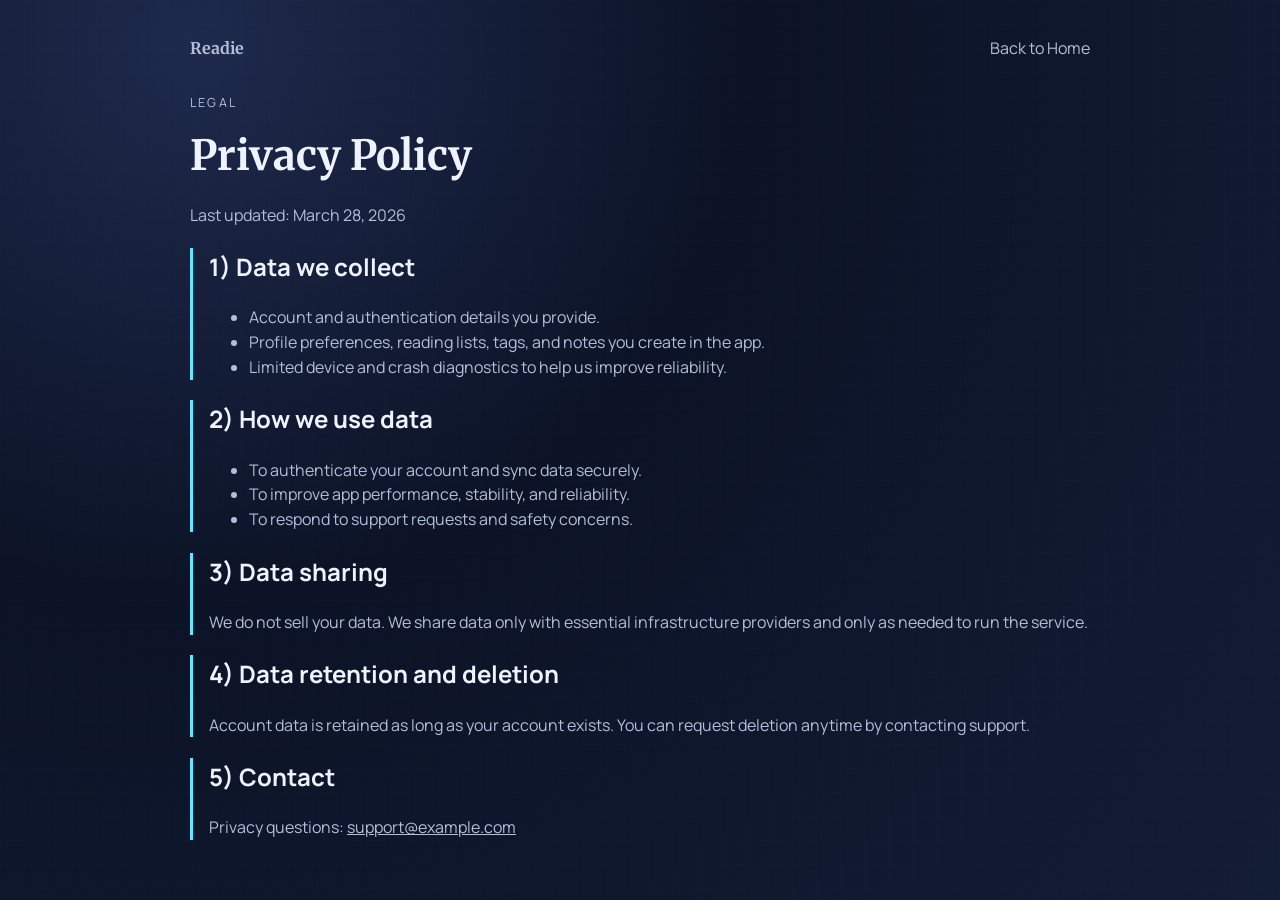
==== privacy.html @ 2f5374fc "page scaffold" ====
<!-- Summary: Public-facing privacy policy page required for Google Play App Content. -->
<!doctype html>
<html lang="en">
  <head>
    <meta charset="UTF-8" />
    <meta name="viewport" content="width=device-width, initial-scale=1" />
    <meta
      name="description"
      content="Readie privacy policy describing what data is collected, how it is used, and how users can contact support."
    />
    <title>Readie Privacy Policy</title>
    <link rel="preconnect" href="https://fonts.googleapis.com" />
    <link rel="preconnect" href="https://fonts.gstatic.com" crossorigin="anonymous" />
    <link
      href="https://fonts.googleapis.com/css2?family=Manrope:wght@400;600;700;800&family=Merriweather:wght@700&display=swap"
      rel="stylesheet"
    />
    <link rel="stylesheet" href="styles.css" />
  </head>
  <body>
    <div class="grain-layer" aria-hidden="true"></div>
    <main class="wrap policy-page">
      <nav class="top-nav" aria-label="Main navigation">
        <a class="brand-link" href="index.html">Readie</a>
        <a class="nav-link" href="index.html">Back to Home</a>
      </nav>

      <header>
        <p class="eyebrow">Legal</p>
        <h1>Privacy Policy</h1>
        <p>Last updated: March 28, 2026</p>
      </header>

      <section class="policy-block">
        <h2>1) Data we collect</h2>
        <ul>
          <li>Account and authentication details you provide.</li>
          <li>Profile preferences, reading lists, tags, and notes you create in the app.</li>
          <li>Limited device and crash diagnostics to help us improve reliability.</li>
        </ul>
      </section>

      <section class="policy-block">
        <h2>2) How we use data</h2>
        <ul>
          <li>To authenticate your account and sync data securely.</li>
          <li>To improve app performance, stability, and reliability.</li>
          <li>To respond to support requests and safety concerns.</li>
        </ul>
      </section>

      <section class="policy-block">
        <h2>3) Data sharing</h2>
        <p>We do not sell your data. We share data only with essential infrastructure providers and only as needed to run the service.</p>
      </section>

      <section class="policy-block">
        <h2>4) Data retention and deletion</h2>
        <p>Account data is retained as long as your account exists. You can request deletion anytime by contacting support.</p>
      </section>

      <section class="policy-block">
        <h2>5) Contact</h2>
        <p>
          Privacy questions: <a href="mailto:support@example.com">support@example.com</a>
        </p>
      </section>
    </main>
  </body>
</html>
---- styles.css ----
/* Summary: Shared visual style for Readie landing and privacy pages. */
:root {
  --bg: #0c1326;
  --bg-soft: #141d36;
  --text-main: #eff2ff;
  --text-muted: #b5bed8;
  --panel: rgba(255, 255, 255, 0.08);
  --border: rgba(255, 255, 255, 0.18);
  --accent: #64e6ff;
}

* {
  box-sizing: border-box;
}

html,
body {
  margin: 0;
  min-height: 100%;
}

body {
  font-family: "Manrope", "Segoe UI", sans-serif;
  color: var(--text-main);
  background: radial-gradient(circle at 15% 5%, #1e2a4d 0%, var(--bg) 40%, var(--bg-soft) 100%);
  line-height: 1.55;
  position: relative;
  overflow-x: hidden;
}

.grain-layer {
  position: fixed;
  inset: 0;
  background-image: linear-gradient(rgba(255, 255, 255, 0.04) 1px, transparent 1px),
    linear-gradient(90deg, rgba(255, 255, 255, 0.04) 1px, transparent 1px);
  background-size: 24px 24px;
  mix-blend-mode: soft-light;
  pointer-events: none;
  opacity: 0.35;
}

.wrap {
  width: min(900px, calc(100% - 2.5rem));
  margin: 0 auto;
}

.top-nav {
  display: flex;
  justify-content: space-between;
  align-items: center;
  padding: 1.75rem 0 1.25rem;
}

.brand {
  font-size: 1.5rem;
  font-family: "Merriweather", Georgia, serif;
  font-weight: 700;
}

.brand-link {
  color: var(--text-main);
  text-decoration: none;
  font-family: "Merriweather", Georgia, serif;
  font-weight: 700;
}

.nav-link,
.btn {
  text-decoration: none;
  color: var(--text-main);
}

.eyebrow {
  letter-spacing: 0.18em;
  text-transform: uppercase;
  color: var(--accent);
  font-size: 0.78rem;
  margin-bottom: 0.65rem;
}

.hero {
  padding: 1rem 0 2.5rem;
  animation: rise 0.55s ease;
}

h1 {
  font-family: "Merriweather", Georgia, serif;
  font-size: clamp(2rem, 6vw, 3.3rem);
  margin: 0 0 0.9rem;
}

.subhead {
  color: var(--text-muted);
  max-width: 58ch;
  margin-bottom: 1.7rem;
}

.cta-row {
  display: flex;
  gap: 0.8rem;
  flex-wrap: wrap;
}

.btn {
  padding: 0.72rem 1.15rem;
  border-radius: 999px;
  border: 1px solid var(--border);
  background: transparent;
  font-weight: 700;
}

.btn.primary {
  background: linear-gradient(135deg, #6ff7ff, #7a7cff);
  color: #0a0f20;
  border-color: transparent;
}

.btn.ghost:hover,
.btn.primary:hover {
  transform: translateY(-1px);
}

.grid {
  display: grid;
  gap: 1rem;
  grid-template-columns: repeat(3, minmax(0, 1fr));
}

.card {
  padding: 1rem 1rem 1.1rem;
  border: 1px solid var(--border);
  border-radius: 18px;
  background: var(--panel);
  backdrop-filter: blur(4px);
}

.card h2 {
  margin-top: 0.2rem;
  font-size: 1.1rem;
}

.card p {
  color: var(--text-muted);
}

.footer {
  margin-top: 3rem;
  padding-bottom: 2rem;
  color: var(--text-muted);
  display: flex;
  justify-content: space-between;
  gap: 1rem;
  flex-wrap: wrap;
}

.policy-page {
  padding-top: 0.5rem;
}

.policy-page h1 {
  font-size: clamp(1.8rem, 5vw, 2.6rem);
}

.policy-page p,
.policy-page li,
.policy-page a {
  color: var(--text-muted);
}

.policy-block {
  margin-bottom: 1.3rem;
  border-left: 3px solid var(--accent);
  padding-left: 1rem;
}

@media (max-width: 860px) {
  .grid {
    grid-template-columns: 1fr;
  }

  .wrap {
    width: min(700px, calc(100% - 1.7rem));
  }
}

@keyframes rise {
  from {
    opacity: 0;
    transform: translateY(18px);
  }
  to {
    opacity: 1;
    transform: translateY(0);
  }
}
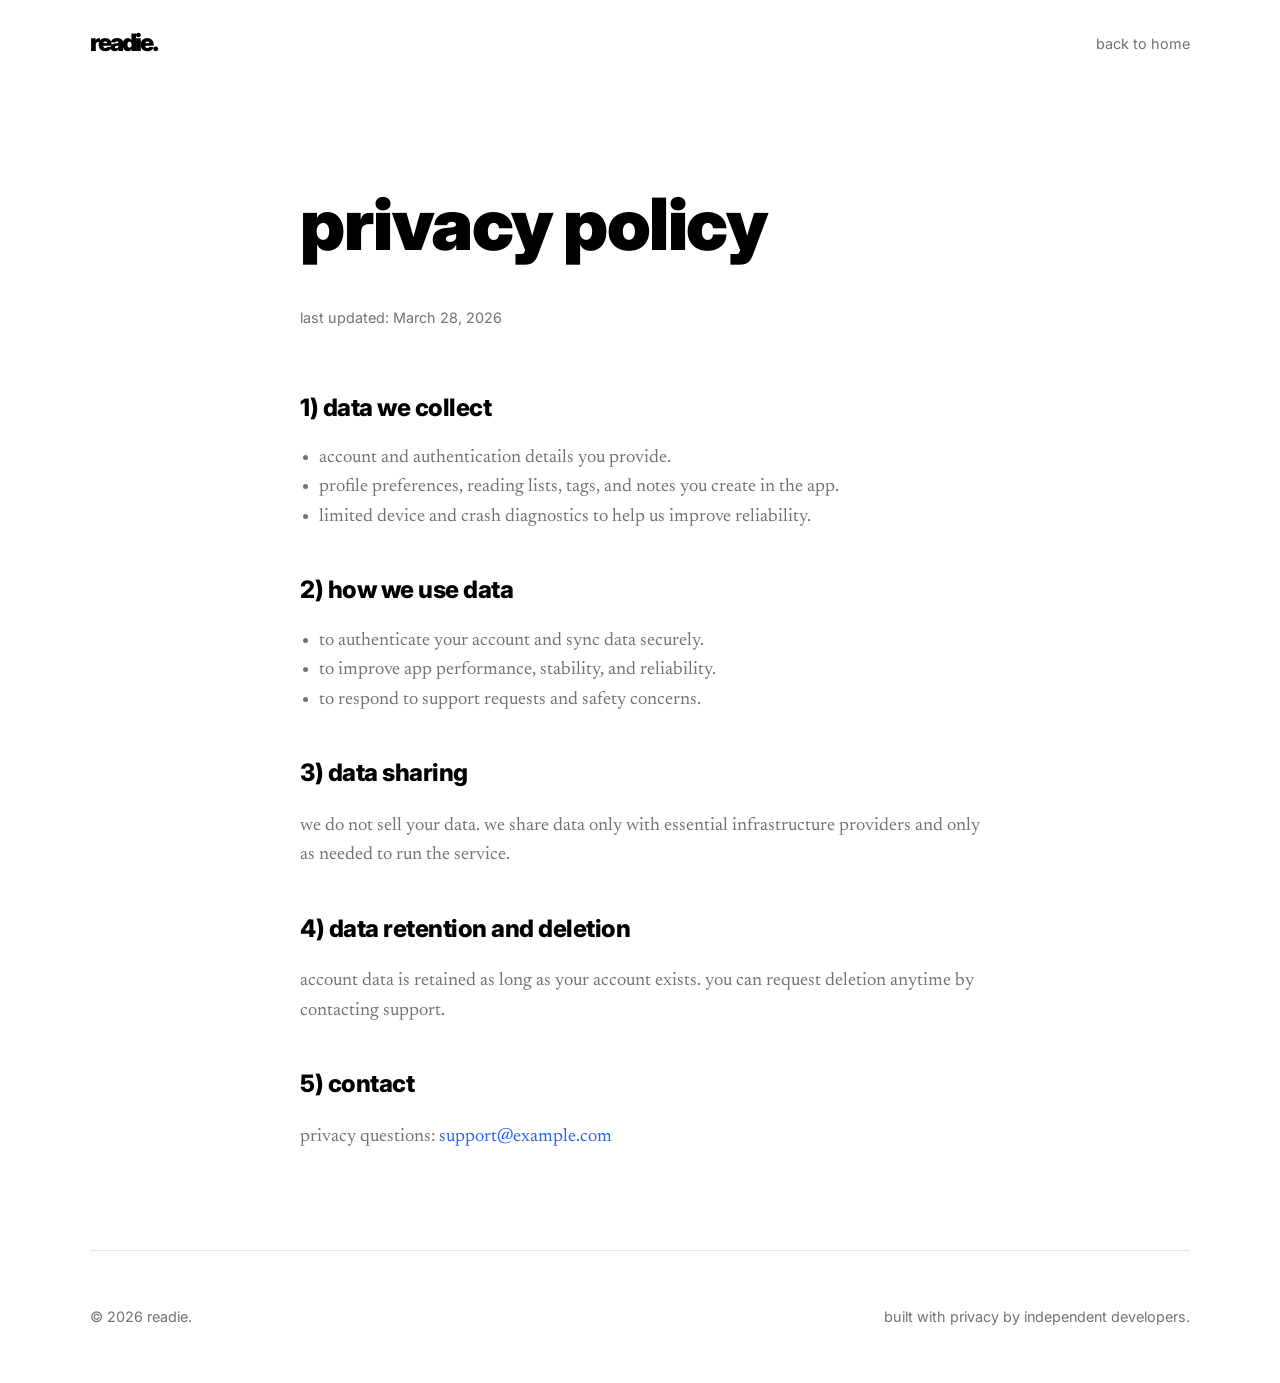
==== commit 7bc6f9bb: "refine style and add screen shot" ====
--- a/privacy.html
+++ b/privacy.html
@@ -1,4 +1,4 @@
-<!-- Summary: Public-facing privacy policy page required for Google Play App Content. -->
+<!-- Summary: Refined privacy policy page for Readie following the Readie Design System. -->
 <!doctype html>
 <html lang="en">
   <head>
@@ -8,63 +8,105 @@
       name="description"
       content="Readie privacy policy describing what data is collected, how it is used, and how users can contact support."
     />
-    <title>Readie Privacy Policy</title>
+    <title>privacy policy | readie.</title>
     <link rel="preconnect" href="https://fonts.googleapis.com" />
     <link rel="preconnect" href="https://fonts.gstatic.com" crossorigin="anonymous" />
     <link
-      href="https://fonts.googleapis.com/css2?family=Manrope:wght@400;600;700;800&family=Merriweather:wght@700&display=swap"
+      href="https://fonts.googleapis.com/css2?family=Inter:wght@400;600;700;800;900&family=Newsreader:ital,wght@0,400;0,500;0,600;0,700;1,400&display=swap"
       rel="stylesheet"
     />
     <link rel="stylesheet" href="styles.css" />
+    <style>
+      .policy-page {
+        max-width: 680px;
+        margin: 0 auto;
+        padding-bottom: var(--space-7xl);
+      }
+      .policy-block {
+        margin-top: var(--space-4xl);
+      }
+      .policy-block h2 {
+        font-size: 1.5rem;
+        font-weight: 800;
+        letter-spacing: -0.5px;
+        margin-bottom: 1rem;
+        text-transform: lowercase;
+      }
+      .policy-block p, .policy-block li {
+        font-family: "Newsreader", serif;
+        font-size: 1.15rem;
+        color: var(--text-muted);
+        line-height: 1.6;
+      }
+      .policy-block ul {
+        padding-left: 1.2rem;
+      }
+      header {
+        margin-bottom: var(--space-6xl);
+      }
+      header p {
+        color: var(--text-muted);
+        font-size: 0.9rem;
+      }
+    </style>
   </head>
   <body>
-    <div class="grain-layer" aria-hidden="true"></div>
-    <main class="wrap policy-page">
+    <main class="wrap">
       <nav class="top-nav" aria-label="Main navigation">
-        <a class="brand-link" href="index.html">Readie</a>
-        <a class="nav-link" href="index.html">Back to Home</a>
+        <a class="brand" href="index.html" style="text-decoration: none; color: inherit;">readie.</a>
+        <a class="nav-link" href="index.html">back to home</a>
       </nav>
 
-      <header>
-        <p class="eyebrow">Legal</p>
-        <h1>Privacy Policy</h1>
-        <p>Last updated: March 28, 2026</p>
-      </header>
+      <div class="policy-page">
+        <header>
+          <h1>privacy policy</h1>
+          <p>last updated: March 28, 2026</p>
+        </header>
 
-      <section class="policy-block">
-        <h2>1) Data we collect</h2>
-        <ul>
-          <li>Account and authentication details you provide.</li>
-          <li>Profile preferences, reading lists, tags, and notes you create in the app.</li>
-          <li>Limited device and crash diagnostics to help us improve reliability.</li>
-        </ul>
-      </section>
+        <section class="policy-block">
+          <h2>1) data we collect</h2>
+          <ul>
+            <li>account and authentication details you provide.</li>
+            <li>profile preferences, reading lists, tags, and notes you create in the app.</li>
+            <li>limited device and crash diagnostics to help us improve reliability.</li>
+          </ul>
+        </section>
 
-      <section class="policy-block">
-        <h2>2) How we use data</h2>
-        <ul>
-          <li>To authenticate your account and sync data securely.</li>
-          <li>To improve app performance, stability, and reliability.</li>
-          <li>To respond to support requests and safety concerns.</li>
-        </ul>
-      </section>
+        <section class="policy-block">
+          <h2>2) how we use data</h2>
+          <ul>
+            <li>to authenticate your account and sync data securely.</li>
+            <li>to improve app performance, stability, and reliability.</li>
+            <li>to respond to support requests and safety concerns.</li>
+          </ul>
+        </section>
 
-      <section class="policy-block">
-        <h2>3) Data sharing</h2>
-        <p>We do not sell your data. We share data only with essential infrastructure providers and only as needed to run the service.</p>
-      </section>
+        <section class="policy-block">
+          <h2>3) data sharing</h2>
+          <p>we do not sell your data. we share data only with essential infrastructure providers and only as needed to run the service.</p>
+        </section>
 
-      <section class="policy-block">
-        <h2>4) Data retention and deletion</h2>
-        <p>Account data is retained as long as your account exists. You can request deletion anytime by contacting support.</p>
-      </section>
+        <section class="policy-block">
+          <h2>4) data retention and deletion</h2>
+          <p>account data is retained as long as your account exists. you can request deletion anytime by contacting support.</p>
+        </section>
 
-      <section class="policy-block">
-        <h2>5) Contact</h2>
-        <p>
-          Privacy questions: <a href="mailto:support@example.com">support@example.com</a>
-        </p>
-      </section>
+        <section class="policy-block">
+          <h2>5) contact</h2>
+          <p>
+            privacy questions: <a href="mailto:support@example.com" style="color: var(--accent); text-decoration: none;">support@example.com</a>
+          </p>
+        </section>
+      </div>
     </main>
+
+    <footer class="wrap">
+      <p id="year-footer"></p>
+      <p>built with privacy by independent developers.</p>
+    </footer>
+
+    <script>
+      document.getElementById('year-footer').textContent = `© ${new Date().getFullYear()} readie.`;
+    </script>
   </body>
 </html>
--- a/styles.css
+++ b/styles.css
@@ -1,195 +1,216 @@
-/* Summary: Shared visual style for Readie landing and privacy pages. */
+/* Summary: Refined minimalist design for Readie landing page following the Readie Design System. */
 :root {
-  --bg: #0c1326;
-  --bg-soft: #141d36;
-  --text-main: #eff2ff;
-  --text-muted: #b5bed8;
-  --panel: rgba(255, 255, 255, 0.08);
-  --border: rgba(255, 255, 255, 0.18);
-  --accent: #64e6ff;
+  --bg: #ffffff;
+  --bg-soft: #f9fafb;
+  --text-main: #000000;
+  --text-muted: #71717a;
+  --accent: #2563eb; /* Electric Blue */
+  --border: #e4e4e7;
+  --surface: #f4f4f5;
+  
+  /* Spacing tokens */
+  --space-2xl: 24px;
+  --space-4xl: 40px;
+  --space-6xl: 60px;
+  --space-7xl: 80px;
 }
 
 * {
   box-sizing: border-box;
-}
-
-html,
-body {
+  -webkit-font-smoothing: antialiased;
+}
+
+html, body {
   margin: 0;
   min-height: 100%;
 }
 
 body {
-  font-family: "Manrope", "Segoe UI", sans-serif;
+  font-family: "Inter", -apple-system, sans-serif;
   color: var(--text-main);
-  background: radial-gradient(circle at 15% 5%, #1e2a4d 0%, var(--bg) 40%, var(--bg-soft) 100%);
-  line-height: 1.55;
-  position: relative;
+  background-color: var(--bg);
+  line-height: 1.6;
   overflow-x: hidden;
 }
 
-.grain-layer {
-  position: fixed;
-  inset: 0;
-  background-image: linear-gradient(rgba(255, 255, 255, 0.04) 1px, transparent 1px),
-    linear-gradient(90deg, rgba(255, 255, 255, 0.04) 1px, transparent 1px);
-  background-size: 24px 24px;
-  mix-blend-mode: soft-light;
-  pointer-events: none;
-  opacity: 0.35;
-}
-
 .wrap {
-  width: min(900px, calc(100% - 2.5rem));
+  width: min(1100px, calc(100% - 3rem));
   margin: 0 auto;
 }
 
+/* Header & Nav */
 .top-nav {
   display: flex;
   justify-content: space-between;
   align-items: center;
-  padding: 1.75rem 0 1.25rem;
+  padding: var(--space-2xl) 0;
+  margin-bottom: var(--space-7xl);
 }
 
 .brand {
   font-size: 1.5rem;
-  font-family: "Merriweather", Georgia, serif;
-  font-weight: 700;
-}
-
-.brand-link {
+  font-weight: 900;
+  letter-spacing: -2.0px; /* tightest token from skill */
+  text-transform: lowercase;
+}
+
+.nav-link {
+  text-decoration: none;
+  color: var(--text-muted);
+  font-size: 0.9rem;
+  transition: color 0.2s;
+}
+
+.nav-link:hover {
   color: var(--text-main);
+}
+
+/* Hero Section */
+.hero {
+  text-align: center;
+  margin-bottom: var(--space-7xl);
+}
+
+h1 {
+  font-size: clamp(2.5rem, 8vw, 4.5rem);
+  font-weight: 900;
+  letter-spacing: -1.5px;
+  margin: 0 0 var(--space-2xl);
+  text-transform: lowercase;
+}
+
+.subhead {
+  font-family: "Newsreader", serif;
+  font-size: clamp(1.2rem, 3vw, 1.5rem);
+  color: var(--text-muted);
+  max-width: 600px;
+  margin: 0 auto var(--space-4xl);
+  line-height: 1.5;
+}
+
+/* CTA */
+.cta-row {
+  display: flex;
+  justify-content: center;
+  gap: 1rem;
+}
+
+.btn {
+  padding: 0.8rem 1.8rem;
+  border-radius: 999px;
   text-decoration: none;
-  font-family: "Merriweather", Georgia, serif;
-  font-weight: 700;
-}
-
-.nav-link,
-.btn {
-  text-decoration: none;
+  font-weight: 600;
+  font-size: 0.95rem;
+  transition: all 0.2s;
+}
+
+.btn.primary {
+  background-color: var(--text-main);
+  color: var(--bg);
+}
+
+.btn.primary:hover {
+  opacity: 0.85;
+}
+
+.btn.ghost {
+  border: 1px solid var(--border);
   color: var(--text-main);
 }
 
-.eyebrow {
-  letter-spacing: 0.18em;
-  text-transform: uppercase;
-  color: var(--accent);
-  font-size: 0.78rem;
-  margin-bottom: 0.65rem;
-}
-
-.hero {
-  padding: 1rem 0 2.5rem;
-  animation: rise 0.55s ease;
-}
-
-h1 {
-  font-family: "Merriweather", Georgia, serif;
-  font-size: clamp(2rem, 6vw, 3.3rem);
-  margin: 0 0 0.9rem;
-}
-
-.subhead {
-  color: var(--text-muted);
-  max-width: 58ch;
-  margin-bottom: 1.7rem;
-}
-
-.cta-row {
-  display: flex;
-  gap: 0.8rem;
-  flex-wrap: wrap;
-}
-
-.btn {
-  padding: 0.72rem 1.15rem;
-  border-radius: 999px;
-  border: 1px solid var(--border);
-  background: transparent;
-  font-weight: 700;
-}
-
-.btn.primary {
-  background: linear-gradient(135deg, #6ff7ff, #7a7cff);
-  color: #0a0f20;
-  border-color: transparent;
-}
-
-.btn.ghost:hover,
-.btn.primary:hover {
-  transform: translateY(-1px);
-}
-
-.grid {
+.btn.ghost:hover {
+  background-color: var(--surface);
+}
+
+/* Feature Showcase */
+.showcase {
+  margin-top: var(--space-7xl);
+  display: flex;
+  flex-direction: column;
+  gap: var(--space-7xl);
+}
+
+.feature-item {
   display: grid;
-  gap: 1rem;
-  grid-template-columns: repeat(3, minmax(0, 1fr));
-}
-
-.card {
-  padding: 1rem 1rem 1.1rem;
-  border: 1px solid var(--border);
-  border-radius: 18px;
-  background: var(--panel);
-  backdrop-filter: blur(4px);
-}
-
-.card h2 {
-  margin-top: 0.2rem;
-  font-size: 1.1rem;
-}
-
-.card p {
-  color: var(--text-muted);
-}
-
-.footer {
-  margin-top: 3rem;
-  padding-bottom: 2rem;
-  color: var(--text-muted);
+  grid-template-columns: 1fr 1fr;
+  align-items: center;
+  gap: var(--space-4xl);
+}
+
+.feature-item:nth-child(even) {
+  direction: rtl;
+}
+
+.feature-item:nth-child(even) .feature-text {
+  direction: ltr;
+}
+
+.feature-text {
+  max-width: 440px;
+}
+
+.feature-text h2 {
+  font-size: 2.2rem;
+  font-weight: 900;
+  letter-spacing: -1.0px;
+  margin-bottom: 1rem;
+  text-transform: lowercase;
+}
+
+.feature-text p {
+  font-family: "Newsreader", serif;
+  font-size: 1.25rem;
+  color: var(--text-muted);
+  line-height: 1.6;
+}
+
+.feature-image-container {
+  background-color: var(--bg-soft);
+  padding: var(--space-4xl);
+  border-radius: 32px;
+  display: flex;
+  justify-content: center;
+  align-items: center;
+}
+
+.feature-image {
+  max-width: 100%;
+  height: auto;
+  border-radius: 20px;
+  box-shadow: 0 20px 40px rgba(0,0,0,0.08);
+}
+
+/* Responsive */
+@media (max-width: 768px) {
+  .feature-item {
+    grid-template-columns: 1fr;
+    text-align: center;
+  }
+  
+  .feature-item:nth-child(even) {
+    direction: ltr;
+  }
+  
+  .feature-text {
+    margin: 0 auto;
+  }
+  
+  h1 {
+    font-size: 2.5rem;
+  }
+  
+  .top-nav {
+    margin-bottom: var(--space-4xl);
+  }
+}
+
+/* Footer */
+footer {
+  margin-top: var(--space-7xl);
+  padding: var(--space-4xl) 0;
+  border-top: 1px solid var(--border);
   display: flex;
   justify-content: space-between;
-  gap: 1rem;
-  flex-wrap: wrap;
-}
-
-.policy-page {
-  padding-top: 0.5rem;
-}
-
-.policy-page h1 {
-  font-size: clamp(1.8rem, 5vw, 2.6rem);
-}
-
-.policy-page p,
-.policy-page li,
-.policy-page a {
-  color: var(--text-muted);
-}
-
-.policy-block {
-  margin-bottom: 1.3rem;
-  border-left: 3px solid var(--accent);
-  padding-left: 1rem;
-}
-
-@media (max-width: 860px) {
-  .grid {
-    grid-template-columns: 1fr;
-  }
-
-  .wrap {
-    width: min(700px, calc(100% - 1.7rem));
-  }
-}
-
-@keyframes rise {
-  from {
-    opacity: 0;
-    transform: translateY(18px);
-  }
-  to {
-    opacity: 1;
-    transform: translateY(0);
-  }
-}
+  color: var(--text-muted);
+  font-size: 0.9rem;
+}
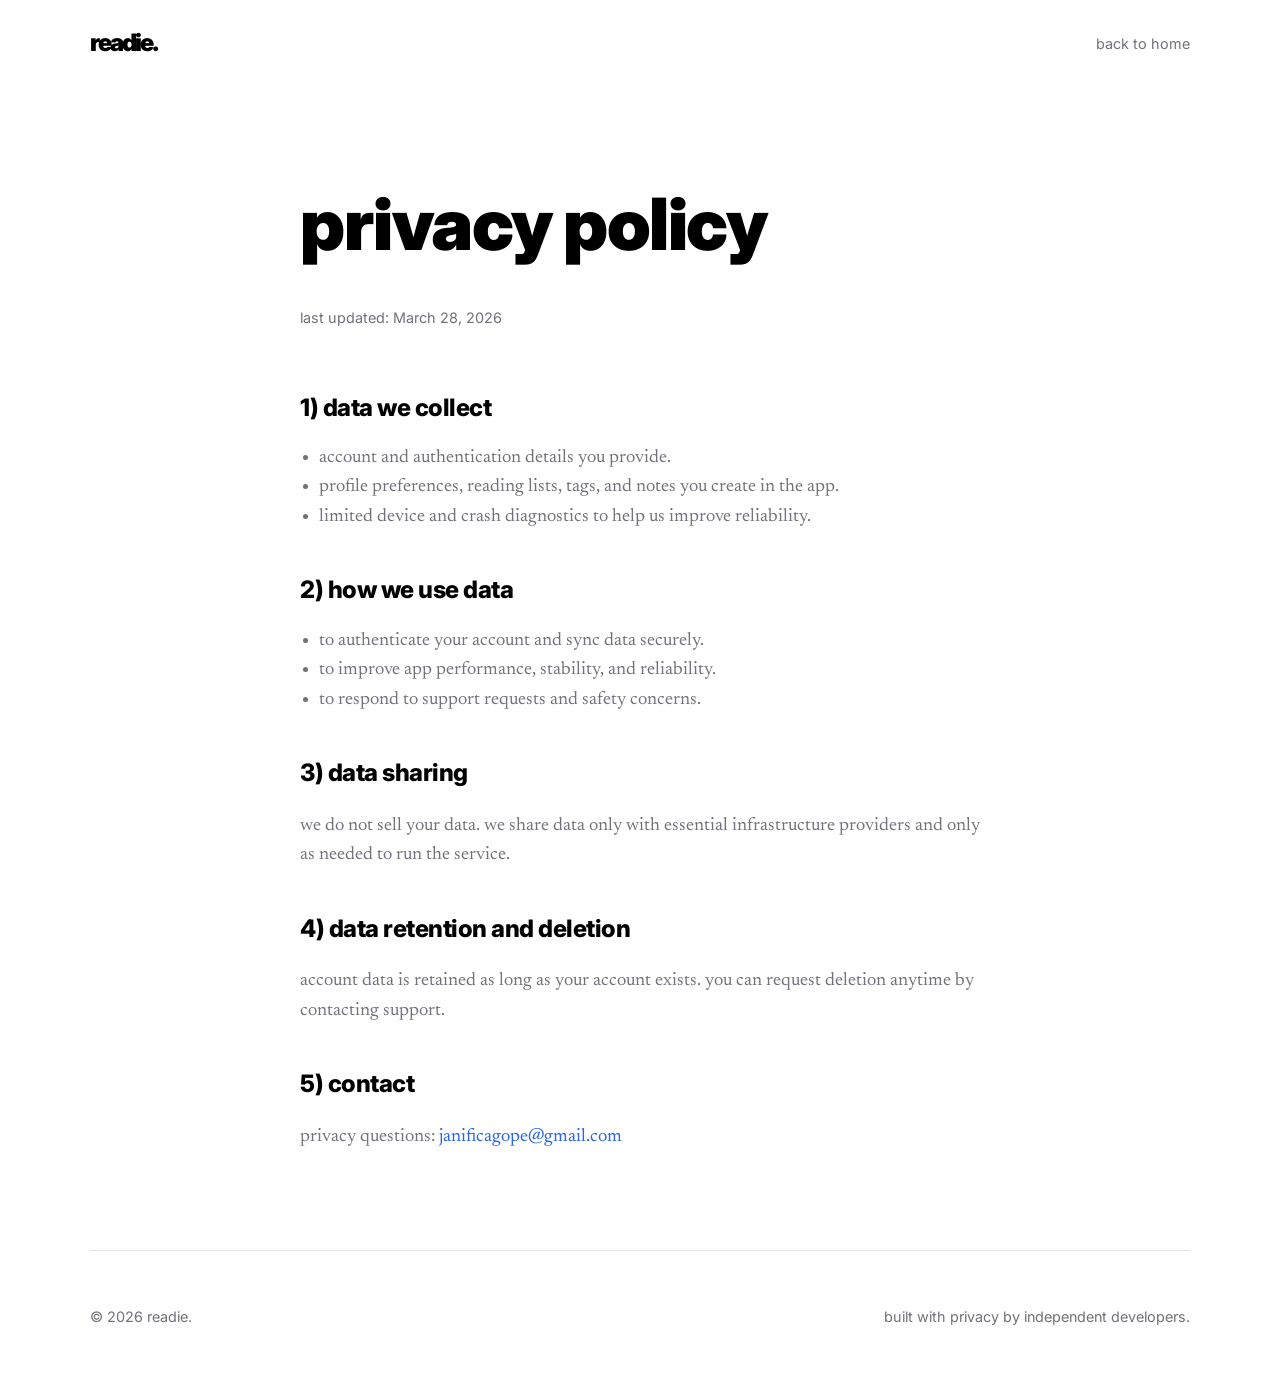
==== commit be38c3a1: "Update support email and change CTA to beta request for closed testing stage Made-with: Cursor" ====
--- a/privacy.html
+++ b/privacy.html
@@ -94,7 +94,7 @@
         <section class="policy-block">
           <h2>5) contact</h2>
           <p>
-            privacy questions: <a href="mailto:support@example.com" style="color: var(--accent); text-decoration: none;">support@example.com</a>
+            privacy questions: <a href="mailto:janificagope@gmail.com" style="color: var(--accent); text-decoration: none;">janificagope@gmail.com</a>
           </p>
         </section>
       </div>
--- a/styles.css
+++ b/styles.css
@@ -162,12 +162,22 @@
   font-size: 1.25rem;
   color: var(--text-muted);
   line-height: 1.6;
+  position: relative;
+  padding-left: 1.5rem;
+}
+
+.feature-text p::before {
+  content: "";
+  position: absolute;
+  left: 0;
+  top: 0.65em;
+  width: 8px;
+  height: 8px;
+  background-color: var(--accent);
+  border-radius: 50%;
 }
 
 .feature-image-container {
-  background-color: var(--bg-soft);
-  padding: var(--space-4xl);
-  border-radius: 32px;
   display: flex;
   justify-content: center;
   align-items: center;
@@ -177,7 +187,6 @@
   max-width: 100%;
   height: auto;
   border-radius: 20px;
-  box-shadow: 0 20px 40px rgba(0,0,0,0.08);
 }
 
 /* Responsive */
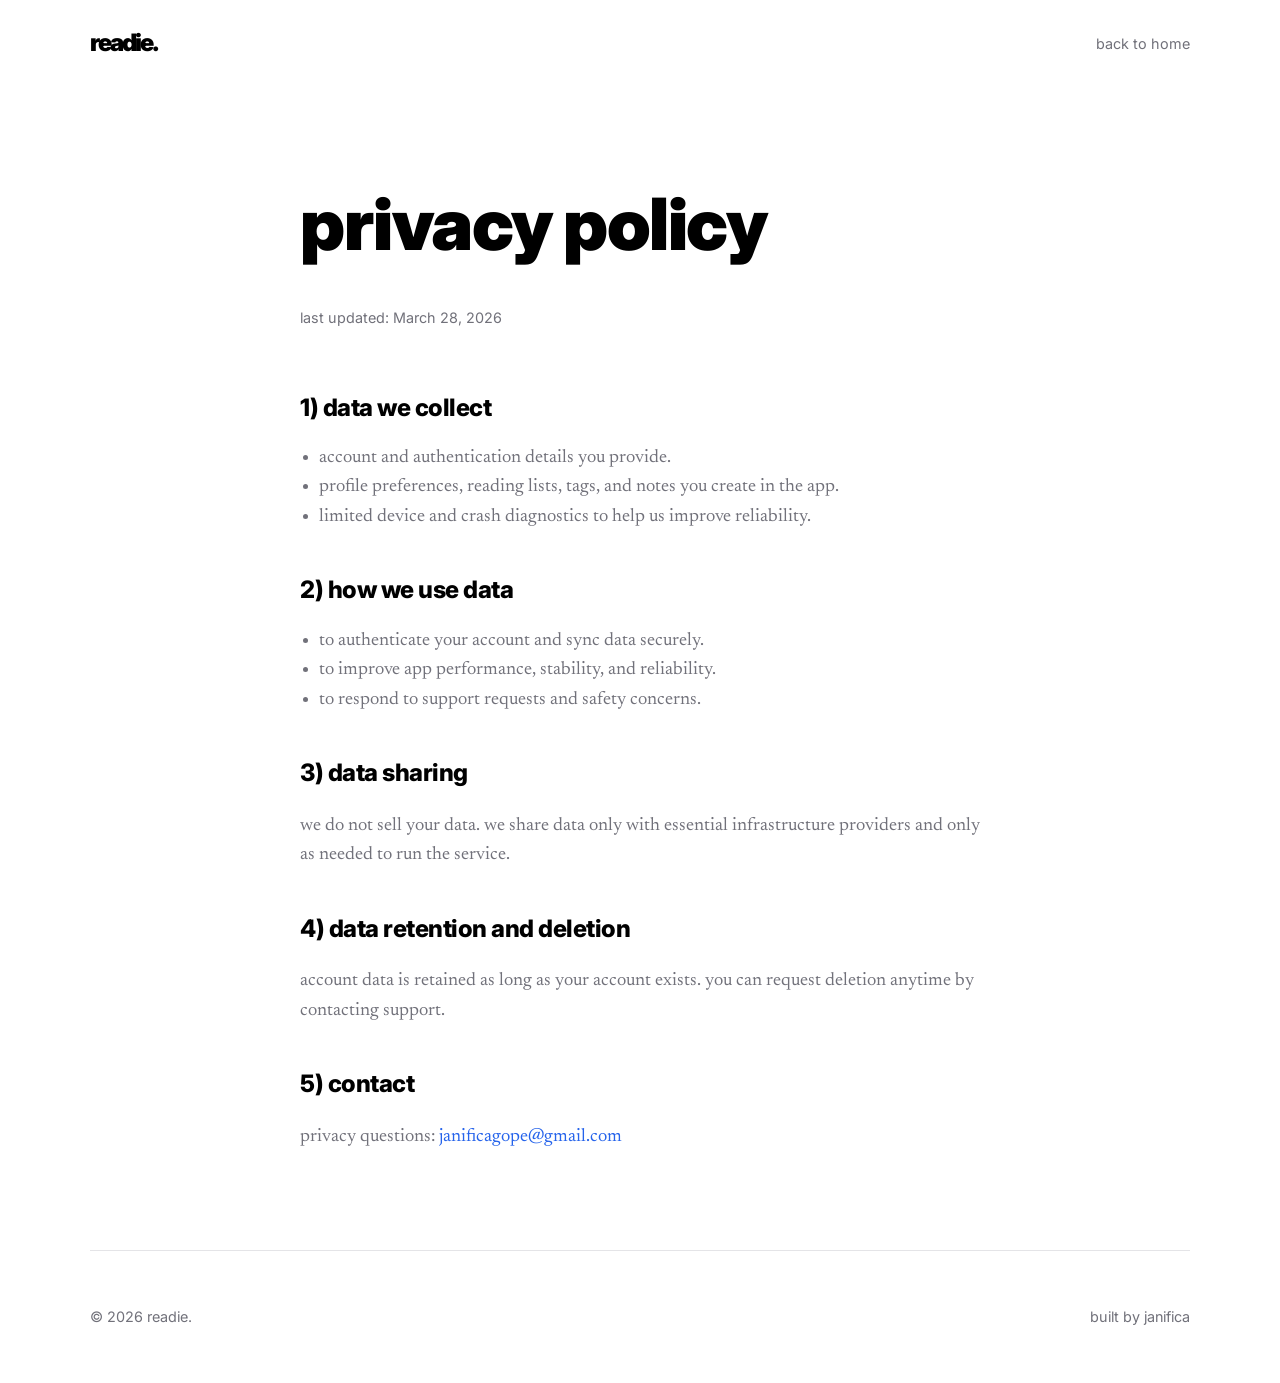
==== commit f31a642f: "Revert scroll snapping, remove secondary CTA, and update footer attribution Made-with: Cursor" ====
--- a/privacy.html
+++ b/privacy.html
@@ -102,7 +102,7 @@
 
     <footer class="wrap">
       <p id="year-footer"></p>
-      <p>built with privacy by independent developers.</p>
+      <p>built by janifica</p>
     </footer>
 
     <script>
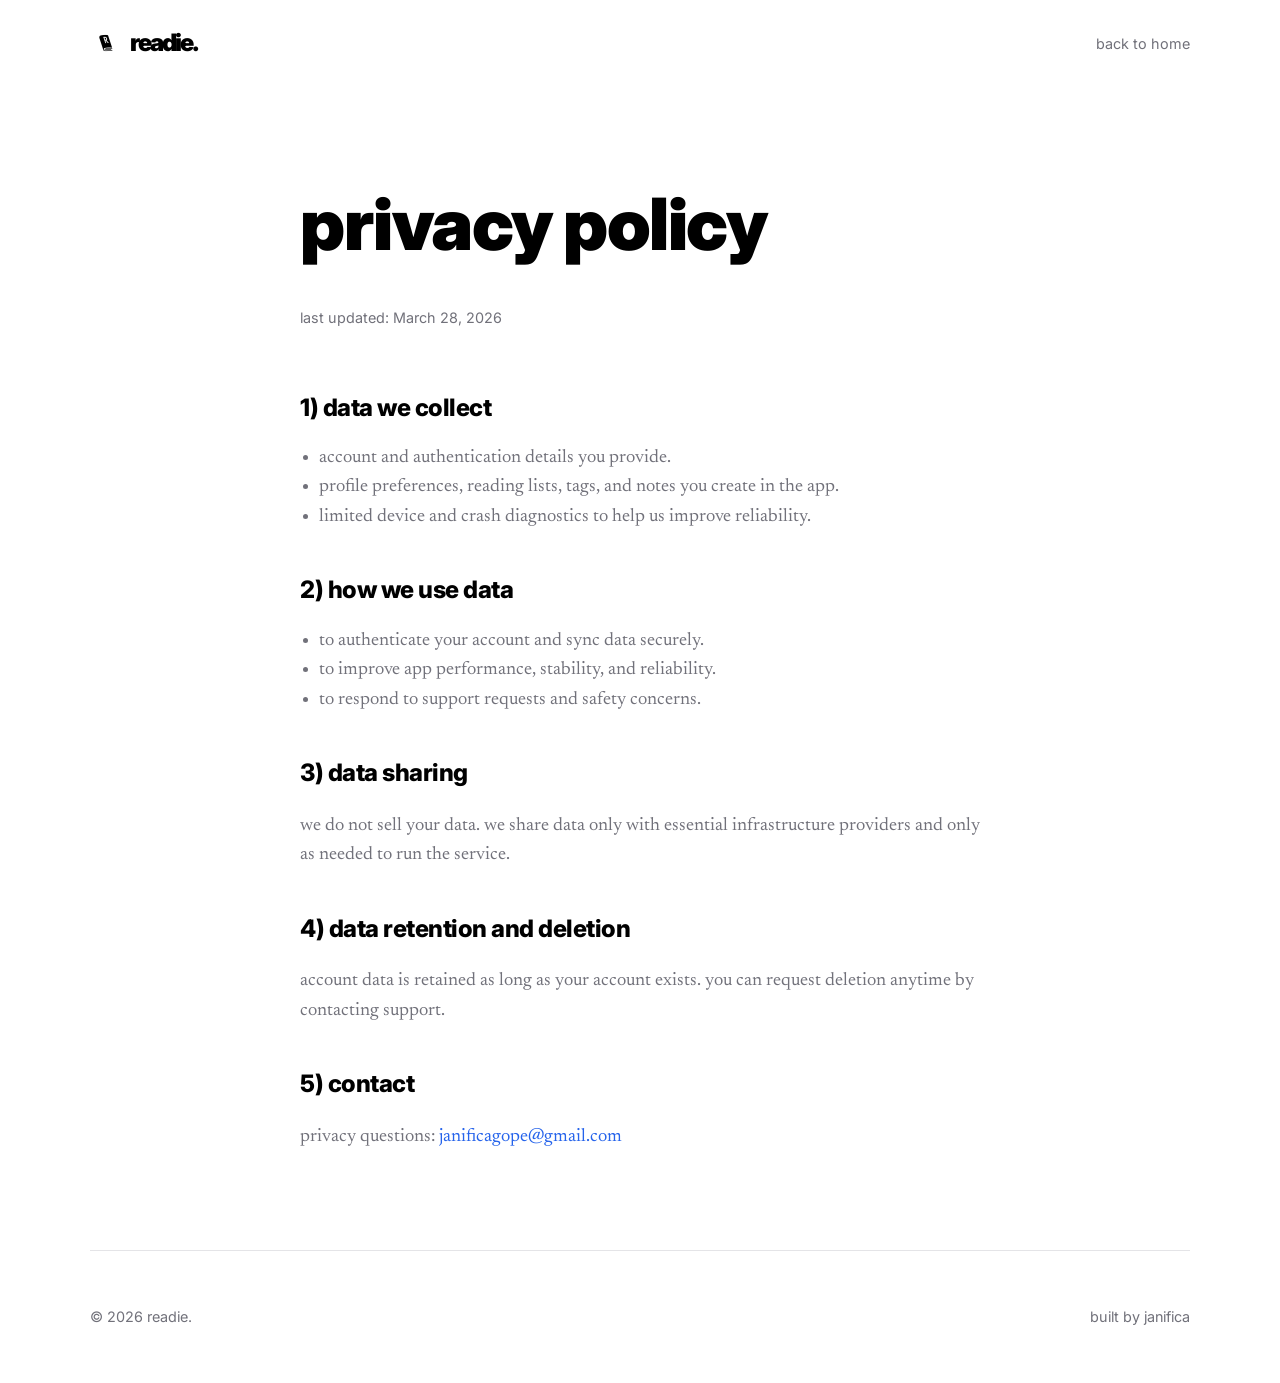
==== commit f8983590: "feat(ui): add brand logo and favicon to landing page Integrated the official logo into the navigatio" ====
--- a/privacy.html
+++ b/privacy.html
@@ -16,6 +16,7 @@
       rel="stylesheet"
     />
     <link rel="stylesheet" href="styles.css" />
+    <link rel="icon" type="image/png" href="favicon.png" />
     <style>
       .policy-page {
         max-width: 680px;
@@ -53,7 +54,10 @@
   <body>
     <main class="wrap">
       <nav class="top-nav" aria-label="Main navigation">
-        <a class="brand" href="index.html" style="text-decoration: none; color: inherit;">readie.</a>
+        <a class="brand" href="index.html" style="text-decoration: none; color: inherit;">
+          <img src="assets/images/logo.png" alt="Readie Logo" class="brand-logo" />
+          readie.
+        </a>
         <a class="nav-link" href="index.html">back to home</a>
       </nav>
 
--- a/styles.css
+++ b/styles.css
@@ -48,12 +48,21 @@
 }
 
 .brand {
+  display: flex;
+  align-items: center;
+  gap: 8px;
   font-size: 1.5rem;
   font-weight: 900;
   letter-spacing: -2.0px; /* tightest token from skill */
   text-transform: lowercase;
 }
 
+.brand-logo {
+  width: 32px;
+  height: 32px;
+  border-radius: 6px;
+}
+
 .nav-link {
   text-decoration: none;
   color: var(--text-muted);
@@ -69,6 +78,17 @@
 .hero {
   text-align: center;
   margin-bottom: var(--space-7xl);
+  display: flex;
+  flex-direction: column;
+  align-items: center;
+}
+
+.hero-logo {
+  width: 80px;
+  height: 80px;
+  margin-bottom: var(--space-2xl);
+  border-radius: 16px;
+  box-shadow: 0 4px 12px rgba(0, 0, 0, 0.05);
 }
 
 h1 {
@@ -195,11 +215,11 @@
     grid-template-columns: 1fr;
     text-align: center;
   }
-  
+
   .feature-item:nth-child(even) {
     direction: ltr;
   }
-  
+
   .feature-text {
     margin: 0 auto;
   }
